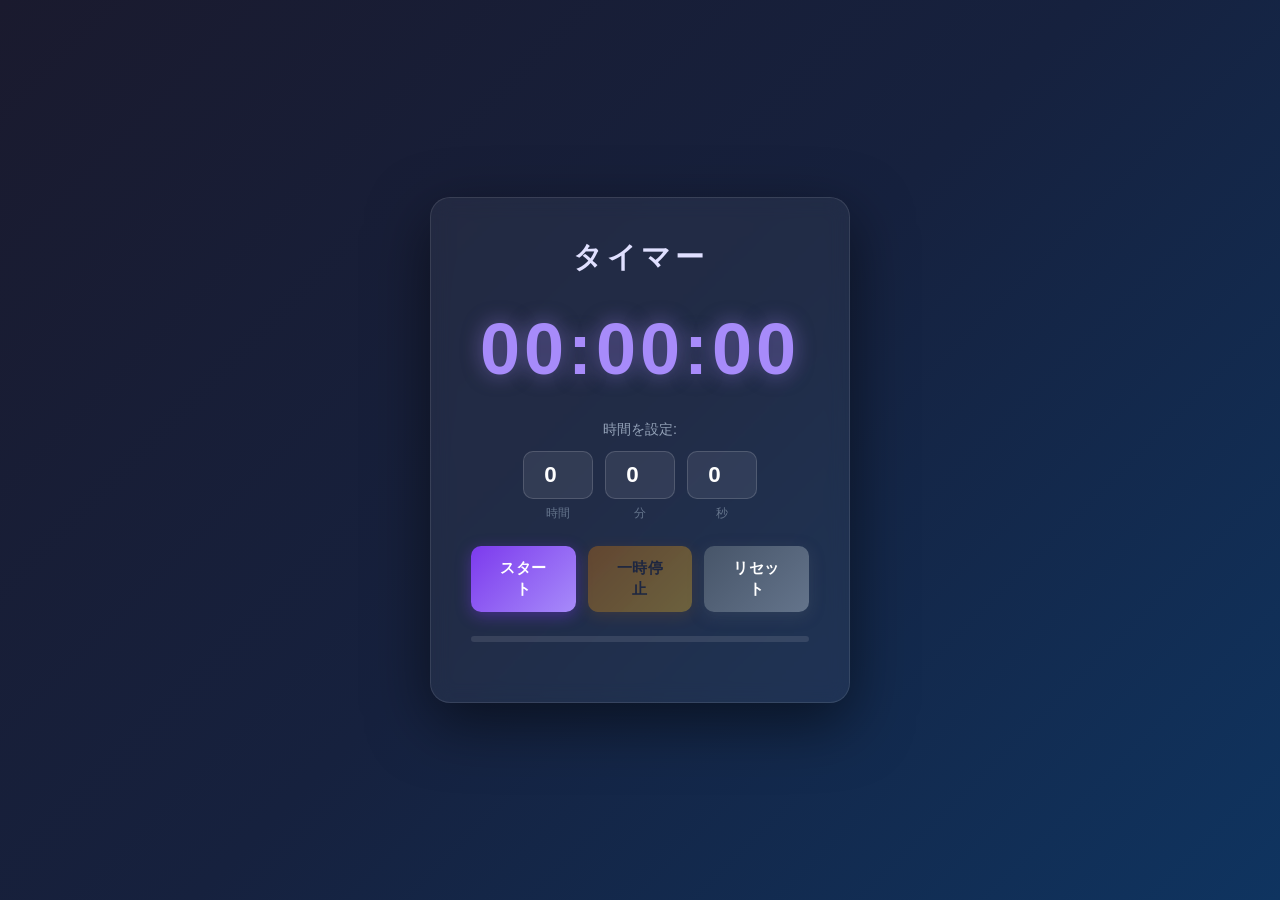
==== index.html @ 3051dfe7 "Add timer app with countdown, progress bar, and audio alert https://claude.ai/code/session_01EA15MgD" ====
<!DOCTYPE html>
<html lang="ja">
<head>
  <meta charset="UTF-8">
  <meta name="viewport" content="width=device-width, initial-scale=1.0">
  <title>タイマーアプリ</title>
  <link rel="stylesheet" href="style.css">
</head>
<body>
  <div class="container">
    <h1>タイマー</h1>

    <div class="display" id="display">00:00:00</div>

    <div class="input-section">
      <label>時間を設定:</label>
      <div class="time-inputs">
        <div class="time-input-group">
          <input type="number" id="hours" min="0" max="99" value="0" placeholder="0">
          <span>時間</span>
        </div>
        <div class="time-input-group">
          <input type="number" id="minutes" min="0" max="59" value="0" placeholder="0">
          <span>分</span>
        </div>
        <div class="time-input-group">
          <input type="number" id="seconds" min="0" max="59" value="0" placeholder="0">
          <span>秒</span>
        </div>
      </div>
    </div>

    <div class="controls">
      <button id="startBtn" class="btn btn-start" onclick="startTimer()">スタート</button>
      <button id="pauseBtn" class="btn btn-pause" onclick="pauseTimer()" disabled>一時停止</button>
      <button id="resetBtn" class="btn btn-reset" onclick="resetTimer()">リセット</button>
    </div>

    <div class="progress-container">
      <div class="progress-bar" id="progressBar"></div>
    </div>

    <div id="message" class="message hidden">⏰ 時間になりました！</div>
  </div>

  <script src="timer.js"></script>
</body>
</html>
---- style.css ----
* {
  margin: 0;
  padding: 0;
  box-sizing: border-box;
}

body {
  font-family: 'Segoe UI', Tahoma, Geneva, Verdana, sans-serif;
  background: linear-gradient(135deg, #1a1a2e, #16213e, #0f3460);
  min-height: 100vh;
  display: flex;
  align-items: center;
  justify-content: center;
  color: #fff;
}

.container {
  background: rgba(255, 255, 255, 0.05);
  backdrop-filter: blur(10px);
  border: 1px solid rgba(255, 255, 255, 0.1);
  border-radius: 20px;
  padding: 40px;
  width: 420px;
  text-align: center;
  box-shadow: 0 20px 60px rgba(0, 0, 0, 0.5);
}

h1 {
  font-size: 1.8rem;
  margin-bottom: 30px;
  color: #e0e0ff;
  letter-spacing: 4px;
  text-transform: uppercase;
}

.display {
  font-size: 4.5rem;
  font-weight: 700;
  font-variant-numeric: tabular-nums;
  letter-spacing: 4px;
  margin-bottom: 30px;
  color: #a78bfa;
  text-shadow: 0 0 20px rgba(167, 139, 250, 0.5);
  transition: color 0.3s;
}

.display.running {
  color: #34d399;
  text-shadow: 0 0 20px rgba(52, 211, 153, 0.5);
}

.display.finished {
  color: #f87171;
  text-shadow: 0 0 20px rgba(248, 113, 113, 0.5);
  animation: pulse 0.8s ease-in-out infinite;
}

@keyframes pulse {
  0%, 100% { transform: scale(1); }
  50% { transform: scale(1.05); }
}

.input-section {
  margin-bottom: 24px;
}

.input-section label {
  display: block;
  margin-bottom: 12px;
  color: #94a3b8;
  font-size: 0.9rem;
}

.time-inputs {
  display: flex;
  justify-content: center;
  gap: 12px;
}

.time-input-group {
  display: flex;
  flex-direction: column;
  align-items: center;
  gap: 6px;
}

.time-input-group input {
  width: 70px;
  padding: 10px;
  text-align: center;
  font-size: 1.4rem;
  font-weight: 600;
  background: rgba(255, 255, 255, 0.08);
  border: 1px solid rgba(255, 255, 255, 0.15);
  border-radius: 10px;
  color: #fff;
  outline: none;
  transition: border-color 0.2s, background 0.2s;
}

.time-input-group input:focus {
  border-color: #a78bfa;
  background: rgba(167, 139, 250, 0.1);
}

.time-input-group input:disabled {
  opacity: 0.4;
  cursor: not-allowed;
}

.time-input-group span {
  font-size: 0.75rem;
  color: #64748b;
}

.controls {
  display: flex;
  justify-content: center;
  gap: 12px;
  margin-bottom: 24px;
}

.btn {
  padding: 12px 24px;
  font-size: 0.95rem;
  font-weight: 600;
  border: none;
  border-radius: 10px;
  cursor: pointer;
  transition: transform 0.1s, opacity 0.2s, box-shadow 0.2s;
  letter-spacing: 0.5px;
}

.btn:active:not(:disabled) {
  transform: scale(0.96);
}

.btn:disabled {
  opacity: 0.35;
  cursor: not-allowed;
}

.btn-start {
  background: linear-gradient(135deg, #7c3aed, #a78bfa);
  color: #fff;
  box-shadow: 0 4px 15px rgba(124, 58, 237, 0.4);
}

.btn-start:hover:not(:disabled) {
  box-shadow: 0 6px 20px rgba(124, 58, 237, 0.6);
}

.btn-pause {
  background: linear-gradient(135deg, #d97706, #fbbf24);
  color: #1a1a2e;
  box-shadow: 0 4px 15px rgba(217, 119, 6, 0.4);
}

.btn-pause:hover:not(:disabled) {
  box-shadow: 0 6px 20px rgba(217, 119, 6, 0.6);
}

.btn-reset {
  background: linear-gradient(135deg, #475569, #64748b);
  color: #fff;
  box-shadow: 0 4px 15px rgba(71, 85, 105, 0.4);
}

.btn-reset:hover:not(:disabled) {
  box-shadow: 0 6px 20px rgba(71, 85, 105, 0.6);
}

.progress-container {
  height: 6px;
  background: rgba(255, 255, 255, 0.1);
  border-radius: 3px;
  overflow: hidden;
  margin-bottom: 20px;
}

.progress-bar {
  height: 100%;
  width: 0%;
  background: linear-gradient(90deg, #7c3aed, #a78bfa);
  border-radius: 3px;
  transition: width 1s linear, background 0.3s;
}

.progress-bar.running {
  background: linear-gradient(90deg, #059669, #34d399);
}

.message {
  font-size: 1.2rem;
  font-weight: 600;
  color: #f87171;
  padding: 12px;
  border-radius: 10px;
  background: rgba(248, 113, 113, 0.1);
  border: 1px solid rgba(248, 113, 113, 0.3);
  animation: fadeIn 0.4s ease;
}

.hidden {
  display: none;
}

@keyframes fadeIn {
  from { opacity: 0; transform: translateY(8px); }
  to { opacity: 1; transform: translateY(0); }
}
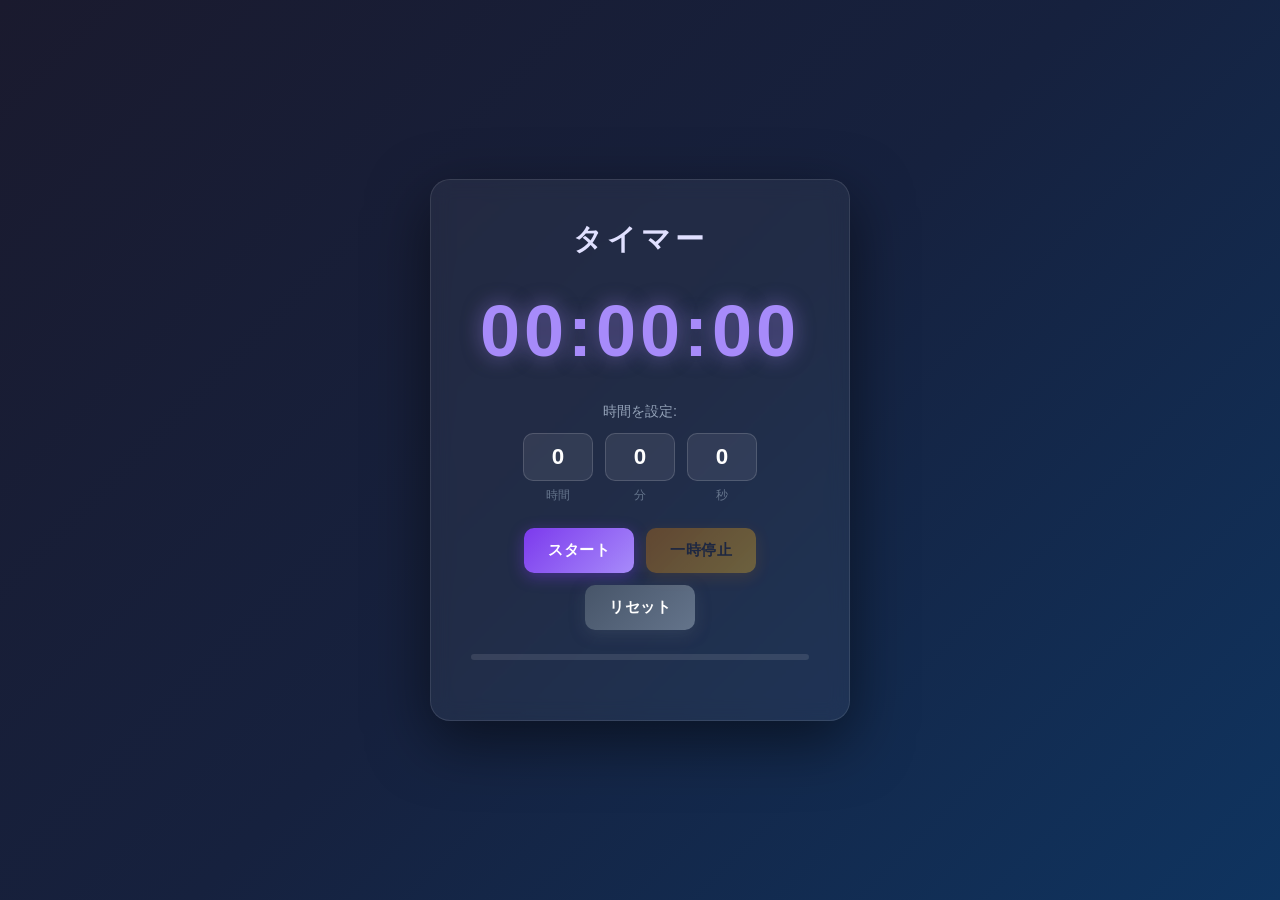
==== commit 5da76e9f: "fix: Geminiレビューに基づくタイマーアプリの改善" ====
--- a/index.html
+++ b/index.html
@@ -16,24 +16,24 @@
       <label>時間を設定:</label>
       <div class="time-inputs">
         <div class="time-input-group">
-          <input type="number" id="hours" min="0" max="99" value="0" placeholder="0">
-          <span>時間</span>
+          <input type="number" id="hours" min="0" max="99" value="0">
+          <label for="hours">時間</label>
         </div>
         <div class="time-input-group">
-          <input type="number" id="minutes" min="0" max="59" value="0" placeholder="0">
-          <span>分</span>
+          <input type="number" id="minutes" min="0" max="59" value="0">
+          <label for="minutes">分</label>
         </div>
         <div class="time-input-group">
-          <input type="number" id="seconds" min="0" max="59" value="0" placeholder="0">
-          <span>秒</span>
+          <input type="number" id="seconds" min="0" max="59" value="0">
+          <label for="seconds">秒</label>
         </div>
       </div>
     </div>
 
     <div class="controls">
-      <button id="startBtn" class="btn btn-start" onclick="startTimer()">スタート</button>
-      <button id="pauseBtn" class="btn btn-pause" onclick="pauseTimer()" disabled>一時停止</button>
-      <button id="resetBtn" class="btn btn-reset" onclick="resetTimer()">リセット</button>
+      <button id="startBtn" class="btn btn-start">スタート</button>
+      <button id="pauseBtn" class="btn btn-pause" disabled>一時停止</button>
+      <button id="resetBtn" class="btn btn-reset">リセット</button>
     </div>
 
     <div class="progress-container">
--- a/style.css
+++ b/style.css
@@ -1,3 +1,17 @@
+:root {
+  --bg-gradient: linear-gradient(135deg, #1a1a2e, #16213e, #0f3460);
+  --accent-purple: #a78bfa;
+  --accent-purple-dark: #7c3aed;
+  --accent-green: #34d399;
+  --accent-green-dark: #059669;
+  --accent-red: #f87171;
+  --text-light: #e0e0ff;
+  --text-muted: #94a3b8;
+  --text-dim: #64748b;
+  --glass-bg: rgba(255, 255, 255, 0.05);
+  --glass-border: rgba(255, 255, 255, 0.1);
+}
+
 * {
   margin: 0;
   padding: 0;
@@ -6,7 +20,7 @@
 
 body {
   font-family: 'Segoe UI', Tahoma, Geneva, Verdana, sans-serif;
-  background: linear-gradient(135deg, #1a1a2e, #16213e, #0f3460);
+  background: var(--bg-gradient);
   min-height: 100vh;
   display: flex;
   align-items: center;
@@ -15,12 +29,13 @@
 }
 
 .container {
-  background: rgba(255, 255, 255, 0.05);
+  background: var(--glass-bg);
   backdrop-filter: blur(10px);
-  border: 1px solid rgba(255, 255, 255, 0.1);
+  border: 1px solid var(--glass-border);
   border-radius: 20px;
   padding: 40px;
   width: 420px;
+  max-width: 90%;
   text-align: center;
   box-shadow: 0 20px 60px rgba(0, 0, 0, 0.5);
 }
@@ -28,7 +43,7 @@
 h1 {
   font-size: 1.8rem;
   margin-bottom: 30px;
-  color: #e0e0ff;
+  color: var(--text-light);
   letter-spacing: 4px;
   text-transform: uppercase;
 }
@@ -39,18 +54,18 @@
   font-variant-numeric: tabular-nums;
   letter-spacing: 4px;
   margin-bottom: 30px;
-  color: #a78bfa;
+  color: var(--accent-purple);
   text-shadow: 0 0 20px rgba(167, 139, 250, 0.5);
   transition: color 0.3s;
 }
 
 .display.running {
-  color: #34d399;
+  color: var(--accent-green);
   text-shadow: 0 0 20px rgba(52, 211, 153, 0.5);
 }
 
 .display.finished {
-  color: #f87171;
+  color: var(--accent-red);
   text-shadow: 0 0 20px rgba(248, 113, 113, 0.5);
   animation: pulse 0.8s ease-in-out infinite;
 }
@@ -64,10 +79,10 @@
   margin-bottom: 24px;
 }
 
-.input-section label {
+.input-section > label {
   display: block;
   margin-bottom: 12px;
-  color: #94a3b8;
+  color: var(--text-muted);
   font-size: 0.9rem;
 }
 
@@ -98,8 +113,8 @@
   transition: border-color 0.2s, background 0.2s;
 }
 
-.time-input-group input:focus {
-  border-color: #a78bfa;
+.time-input-group input:focus:not(:disabled) {
+  border-color: var(--accent-purple);
   background: rgba(167, 139, 250, 0.1);
 }
 
@@ -108,9 +123,19 @@
   cursor: not-allowed;
 }
 
-.time-input-group span {
+.time-input-group input::-webkit-outer-spin-button,
+.time-input-group input::-webkit-inner-spin-button {
+  -webkit-appearance: none;
+  margin: 0;
+}
+
+.time-input-group input[type="number"] {
+  -moz-appearance: textfield;
+}
+
+.time-input-group label {
   font-size: 0.75rem;
-  color: #64748b;
+  color: var(--text-dim);
 }
 
 .controls {
@@ -118,6 +143,7 @@
   justify-content: center;
   gap: 12px;
   margin-bottom: 24px;
+  flex-wrap: wrap;
 }
 
 .btn {
@@ -141,7 +167,7 @@
 }
 
 .btn-start {
-  background: linear-gradient(135deg, #7c3aed, #a78bfa);
+  background: linear-gradient(135deg, var(--accent-purple-dark), var(--accent-purple));
   color: #fff;
   box-shadow: 0 4px 15px rgba(124, 58, 237, 0.4);
 }
@@ -181,19 +207,19 @@
 .progress-bar {
   height: 100%;
   width: 0%;
-  background: linear-gradient(90deg, #7c3aed, #a78bfa);
+  background: linear-gradient(90deg, var(--accent-purple-dark), var(--accent-purple));
   border-radius: 3px;
   transition: width 1s linear, background 0.3s;
 }
 
 .progress-bar.running {
-  background: linear-gradient(90deg, #059669, #34d399);
+  background: linear-gradient(90deg, var(--accent-green-dark), var(--accent-green));
 }
 
 .message {
   font-size: 1.2rem;
   font-weight: 600;
-  color: #f87171;
+  color: var(--accent-red);
   padding: 12px;
   border-radius: 10px;
   background: rgba(248, 113, 113, 0.1);
@@ -209,3 +235,23 @@
   from { opacity: 0; transform: translateY(8px); }
   to { opacity: 1; transform: translateY(0); }
 }
+
+@media (max-width: 480px) {
+  .container {
+    padding: 24px;
+  }
+  h1 {
+    font-size: 1.4rem;
+  }
+  .display {
+    font-size: 3.2rem;
+  }
+  .time-input-group input {
+    width: 60px;
+    font-size: 1.2rem;
+  }
+  .btn {
+    padding: 10px 18px;
+    font-size: 0.9rem;
+  }
+}
